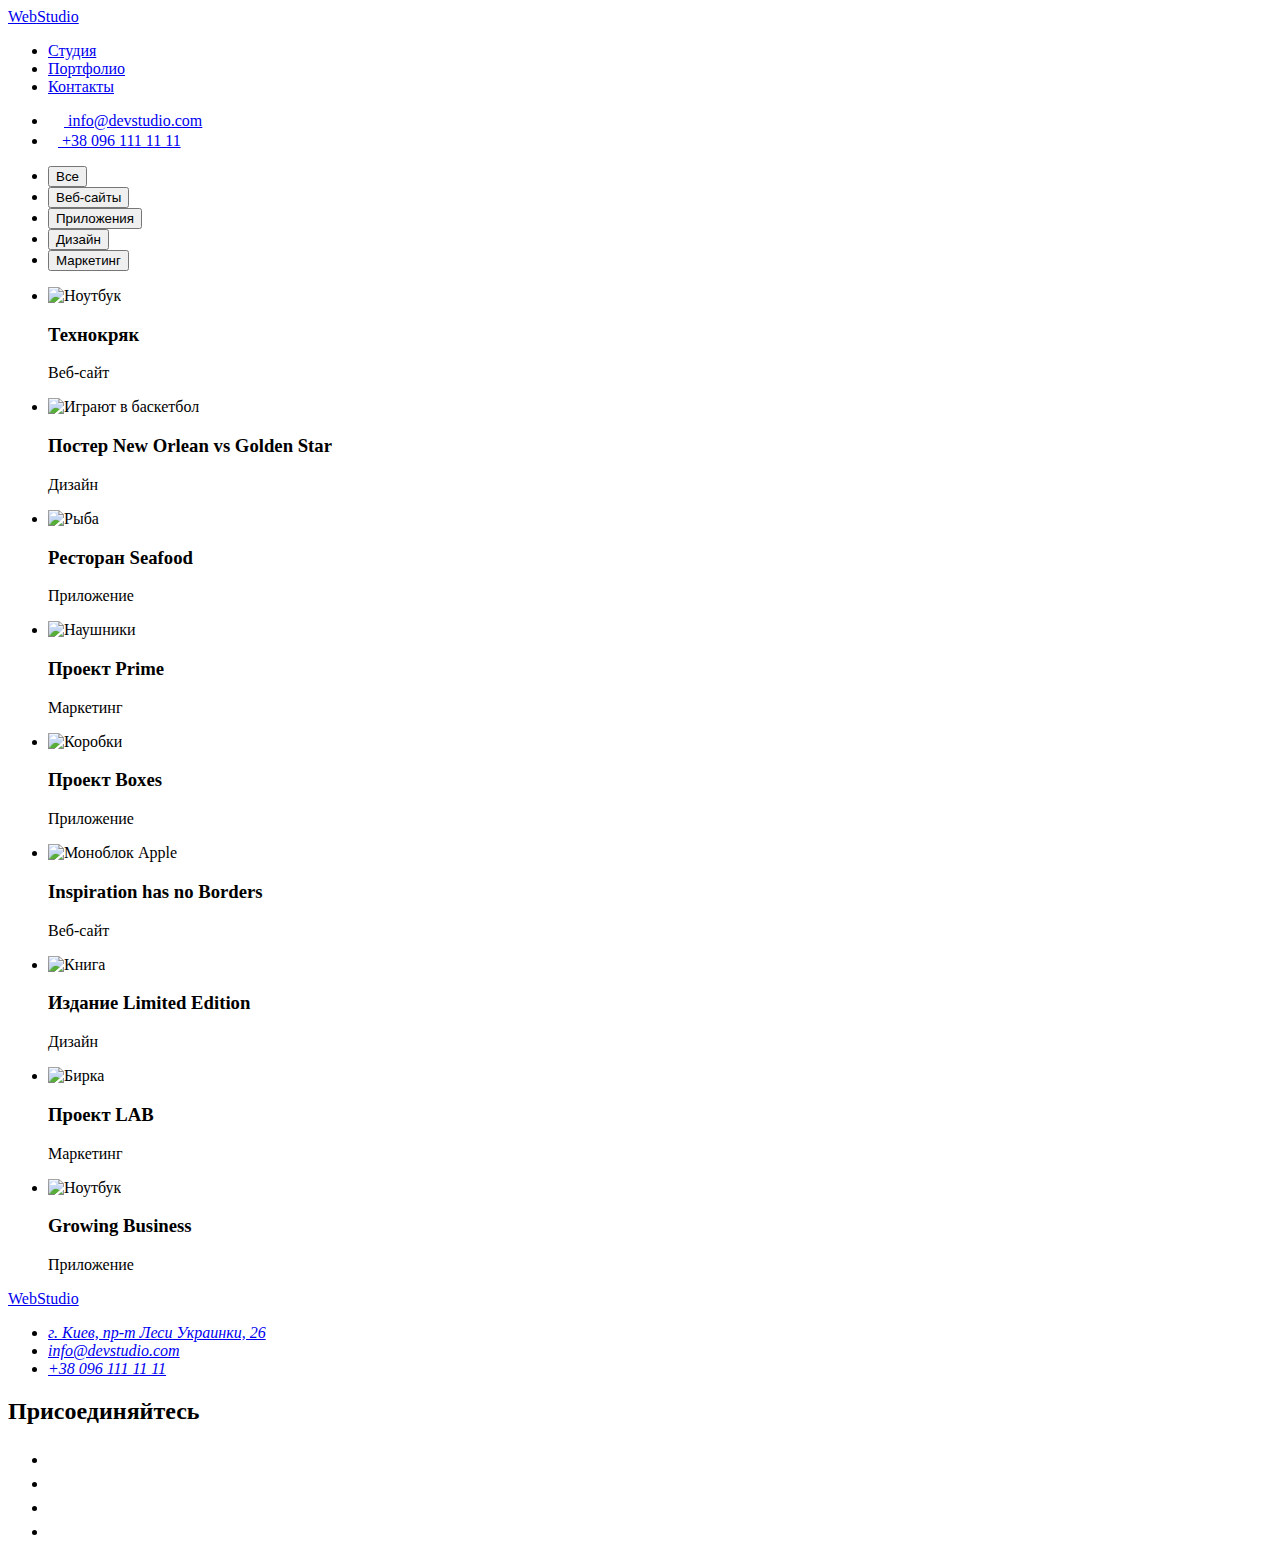
==== portfolio.html @ b5e838b1 "Add files via upload" ====
<!DOCTYPE html>
<html lang="ru">
  <head>
    <meta charset="UTF-8" />
    <meta http-equiv="X-UA-Compatible" content="IE=edge" />
    <meta name="viewport" content="width=device-width, initial-scale=1.0" />
    <title>Document</title>
    <link rel="preconnect" href="https://fonts.googleapis.com" />
    <link rel="preconnect" href="https://fonts.gstatic.com" crossorigin />
    <link
      href="https://fonts.googleapis.com/css2?family=Raleway:wght@700&family=Roboto:wght@400;500;700;900&display=swap"
      rel="stylesheet"
    />
    <link
      rel="stylesheet"
      href="https://cdnjs.cloudflare.com/ajax/libs/modern-normalize/1.1.0/modern-normalize.min.css"
      integrity="sha512-wpPYUAdjBVSE4KJnH1VR1HeZfpl1ub8YT/NKx4PuQ5NmX2tKuGu6U/JRp5y+Y8XG2tV+wKQpNHVUX03MfMFn9Q=="
      crossorigin="anonymous"
      referrerpolicy="no-referrer"
    />
    <link rel="stylesheet" href="./css/styles.css" />
  </head>
  <body>
    <header class="header">
      <div class="container header-container">
        <nav class="header-navigation">
          <a class="header-logo link" href="./index.html"
            >Web<span class="decoratoin-header">Studio</span>
          </a>

          <ul class="list header-menu">
            <li class="header-item">
              <a class="link header-link" href="./index.html">Студия</a>
            </li>
            <li class="header-item">
              <a class="link header-link" href="./portfolio.html">Портфолио</a>
            </li>
            <li class="header-item">
              <a class="link header-link" href="#">Контакты</a>
            </li>
          </ul>
        </nav>
        <div class="header-connect">
          <ul class="list header-tel-mail">
            <li class="header-soc-link">
              <a class="header-mail link" href="mailto:info@devstudio.com">
                <svg class="header-soc-icon" width="16" height="12">
                  <use href="./images/icons.svg#icon-envelope"></use>
                </svg>
                info@devstudio.com</a
              >
            </li>
            <li class="header-soc-link">
              <a class="header-tel link" href="tel:+380961111111"
                ><svg class="header-soc-icon" width="10" height="16">
                  <use href="./images/icons.svg#icon-Vector"></use>
                </svg>
                +38 096 111 11 11</a
              >
            </li>
          </ul>
        </div>
      </div>
    </header>

    <main>
      <section class="main-content">
        <div class="container">
          <h2 hidden>Список кнопок</h2>
          <ul class="list list-btm">
            <li class="main-btm">
              <button class="portfolio-btm" type="button">Все</button>
            </li>
            <li class="main-btm">
              <button class="portfolio-btm" type="button">Веб-сайты</button>
            </li>
            <li class="main-btm">
              <button class="portfolio-btm" type="button">Приложения</button>
            </li>
            <li class="main-btm">
              <button class="portfolio-btm" type="button">Дизайн</button>
            </li>
            <li class="main-btm">
              <button class="portfolio-btm" type="button">Маркетинг</button>
            </li>
          </ul>

          <h2 hidden>Портфолио</h2>
          <ul class="list portfolio-list">
            <li class="list-products">
              <img
                src="./images/techno-boar.jpg"
                alt="Ноутбук"
                width="370"
                height="294"
              />
              <div class="portfolio-title-paragraph">
                <h3 class="portfolio-title">Технокряк</h3>
                <p class="portfolio-text">Веб-сайт</p>
              </div>
            </li>
            <li class="list-products">
              <img
                src="./images/poster_neworleanvsgoldenstar.jpg"
                alt="Играют в баскетбол"
                width="370"
                height="294"
              />
              <div class="portfolio-title-paragraph">
                <h3 class="portfolio-title">
                  Постер New Orlean vs Golden Star
                </h3>
                <p class="portfolio-text">Дизайн</p>
              </div>
            </li>
            <li class="list-products">
              <img
                src="./images/seafood.jpg"
                alt="Рыба"
                width="370"
                height="294"
              />
              <div class="portfolio-title-paragraph">
                <h3 class="portfolio-title">Ресторан Seafood</h3>
                <p class="portfolio-text">Приложение</p>
              </div>
            </li>
            <li class="list-products">
              <img
                src="./images/project_prime.jpg"
                alt="Наушники"
                width="370"
                height="294"
              />
              <div class="portfolio-title-paragraph">
                <h3 class="portfolio-title">Проект Prime</h3>
                <p class="portfolio-text">Маркетинг</p>
              </div>
            </li>
            <li class="list-products">
              <img
                src="./images/project_boxes.jpg"
                alt="Коробки"
                width="370"
                height="294"
              />
              <div class="portfolio-title-paragraph">
                <h3 class="portfolio-title">Проект Boxes</h3>
                <p class="portfolio-text">Приложение</p>
              </div>
            </li>
            <li class="list-products">
              <img
                src="./images/borders.jpg"
                alt="Моноблок Apple"
                width="370"
                height="294"
              />
              <div class="portfolio-title-paragraph">
                <h3 class="portfolio-title">Inspiration has no Borders</h3>
                <p class="portfolio-text">Веб-сайт</p>
              </div>
            </li>
            <li class="list-products">
              <img
                src="./images/limitededition.jpg"
                alt="Книга"
                width="370"
                height="294"
              />
              <div class="portfolio-title-paragraph">
                <h3 class="portfolio-title">Издание Limited Edition</h3>
                <p class="portfolio-text">Дизайн</p>
              </div>
            </li>
            <li class="list-products">
              <img
                src="./images/project_lab.jpg"
                alt="Бирка"
                width="370"
                height="294"
              />
              <div class="portfolio-title-paragraph">
                <h3 class="portfolio-title">Проект LAB</h3>
                <p class="portfolio-text">Маркетинг</p>
              </div>
            </li>
            <li class="list-products">
              <img
                src="./images/business.jpg"
                alt="Ноутбук"
                width="370"
                height="294"
              />
              <div class="portfolio-title-paragraph">
                <h3 class="portfolio-title">Growing Business</h3>
                <p class="portfolio-text">Приложение</p>
              </div>
            </li>
          </ul>
        </div>
      </section>
    </main>
    <footer class="footer">
      <div class="container-join container">
        <div>
          <div class="footer-logo-div">
            <a class="footer-logo link" href="./index.html"
              >Web<span class="decoratoin-footer">Studio</span>
            </a>
          </div>
          <address>
            <ul class="list footer-link-list">
              <li class="footer-link">
                <a
                  class="link footer-adress"
                  href="https://goo.gl/maps/Rno5h5Bbrpb7dX558"
                  target="_blank"
                  rel="noopener noreferrer"
                >
                  г. Киев, пр-т Леси Украинки, 26</a
                >
              </li>
              <li class="footer-link">
                <a class="link footer-mail" href="mailto:info@devstudio.com"
                  >info@devstudio.com</a
                >
              </li>
              <li class="footer-link">
                <a class="link footer-tel" href="tel:+380961111111"
                  >+38 096 111 11 11</a
                >
              </li>
            </ul>
          </address>
        </div>
        <div class="join">
          <h2 class="join-title">Присоединяйтесь</h2>
          <ul class="join-soc-list list">
            <li class="join-soc-item">
              <a href="" class="join-soc-link link">
                <svg class="join-soc-icon" width="20" height="20">
                  <use href="./images/icons.svg#icon-instagram"></use>
                </svg>
              </a>
            </li>
            <li class="join-soc-item">
              <a href="" class="join-soc-link link"
                ><svg class="join-soc-icon" width="20" height="20">
                  <use href="./images/icons.svg#icon-twitter"></use></svg
              ></a>
            </li>
            <li class="join-soc-item">
              <a href="" class="join-soc-link link"
                ><svg class="join-soc-icon" width="20" height="20">
                  <use href="./images/icons.svg#icon-facebook"></use></svg
              ></a>
            </li>
            <li class="join-soc-item">
              <a href="" class="join-soc-link link"
                ><svg class="join-soc-icon" width="20" height="20">
                  <use href="./images/icons.svg#icon-linkedin"></use></svg
              ></a>
            </li>
          </ul>
        </div>
      </div>
    </footer>
  </body>
</html>
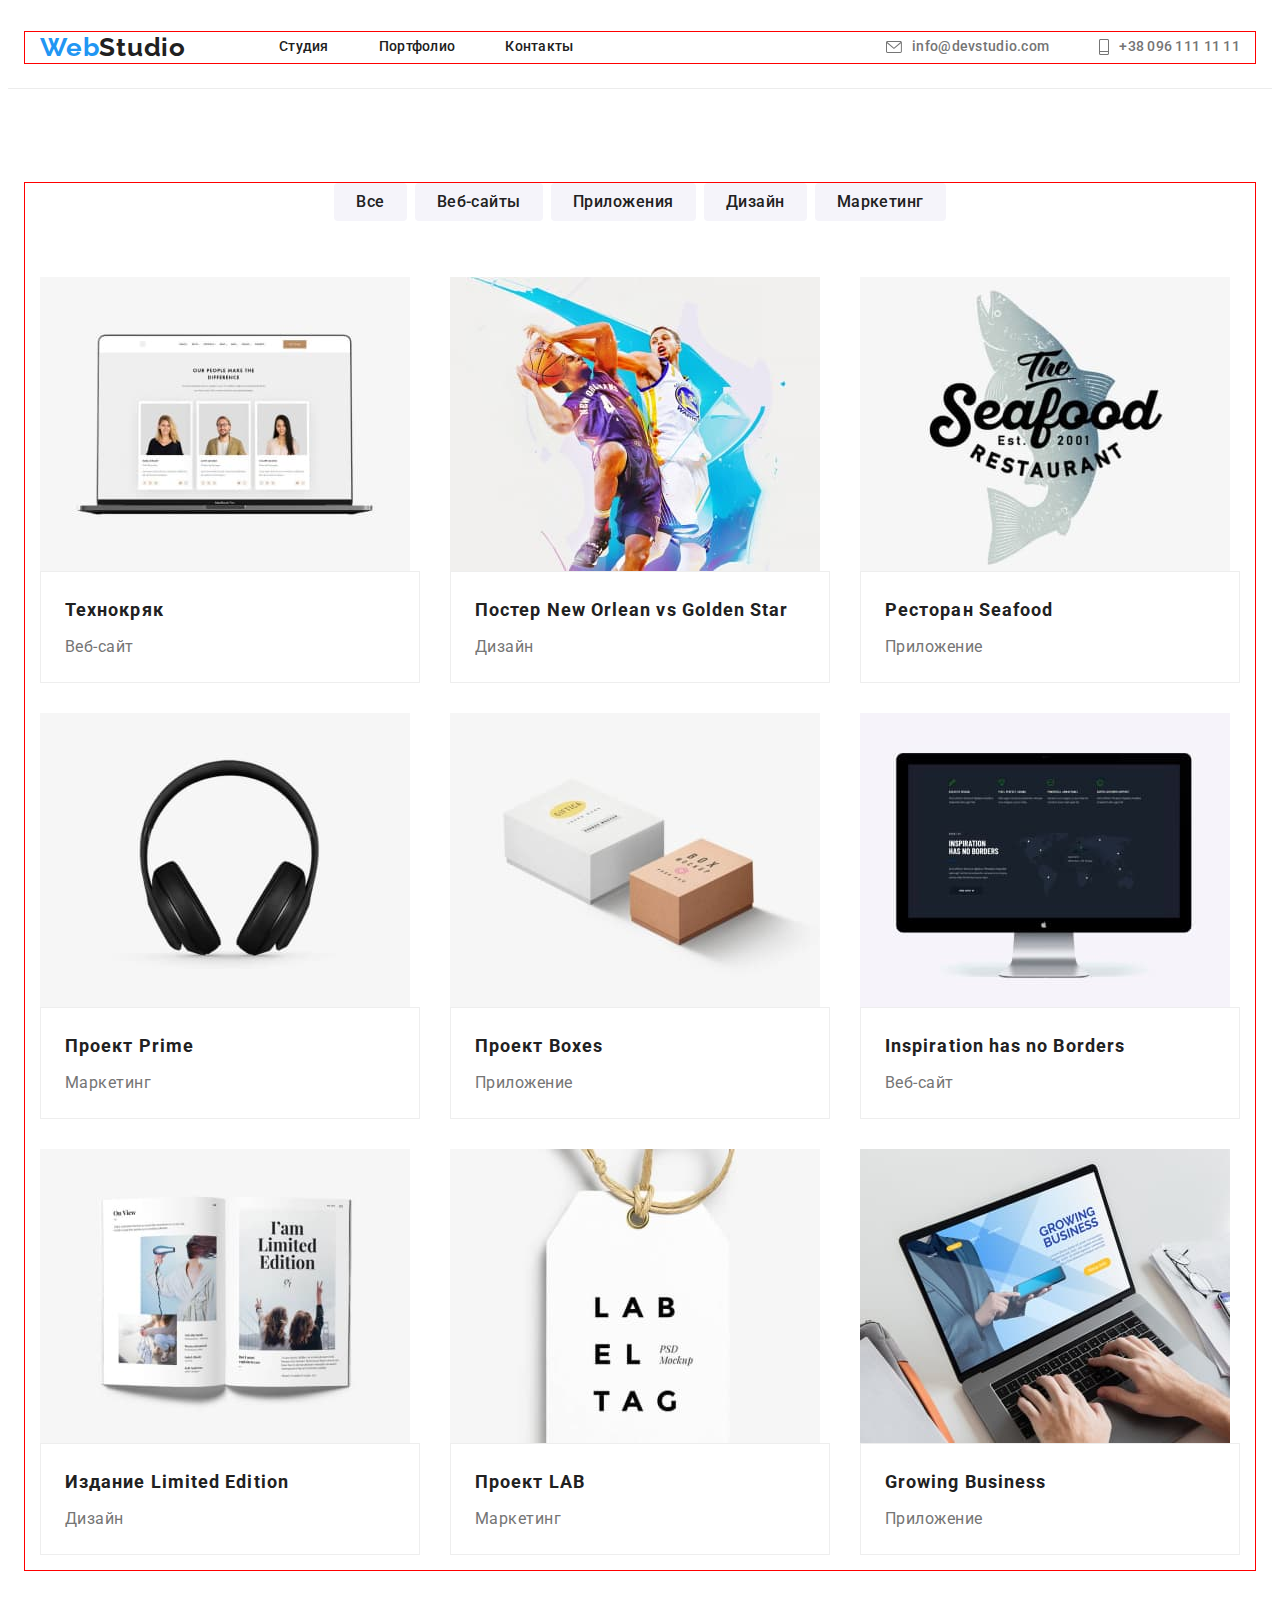
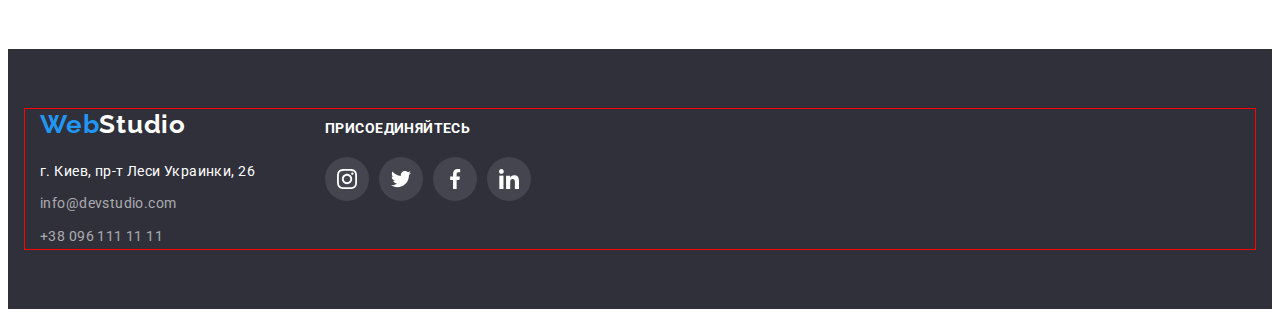
==== commit fb6f2878: "1" ====
--- a/portfolio.html
+++ b/portfolio.html
@@ -88,12 +88,19 @@
           <h2 hidden>Портфолио</h2>
           <ul class="list portfolio-list">
             <li class="list-products">
-              <img
-                src="./images/techno-boar.jpg"
-                alt="Ноутбук"
-                width="370"
-                height="294"
-              />
+              <div class="portfolio-top-wrap">
+                <img
+                  src="./images/techno-boar.jpg"
+                  alt="Ноутбук"
+                  width="370"
+                  height="294"
+                />
+                <p class="portfolio-top-text">
+                  Ресурс предлагает комплексные предложения с разным уровнем
+                  функционала и сервисов. Все это позволит посетителю получить
+                  исчерпывающие сведения о компании или частном лице.
+                </p>
+              </div>
               <div class="portfolio-title-paragraph">
                 <h3 class="portfolio-title">Технокряк</h3>
                 <p class="portfolio-text">Веб-сайт</p>
--- a/css/styles.css
+++ b/css/styles.css
@@ -0,0 +1,625 @@
+:root {
+  --header-color: #212121;
+  --text-color: #757575;
+}
+
+body {
+  font-family: "Roboto", sans-serif;
+}
+
+p,
+h1,
+h2,
+h3,
+h4,
+h5,
+h6 {
+  margin: 0;
+}
+
+ul {
+  margin: 0;
+  padding: 0;
+}
+
+img {
+  display: block;
+  max-width: 100%;
+}
+
+button {
+  cursor: pointer;
+}
+
+a {
+  color: currentColor;
+}
+
+address {
+  font-style: normal;
+}
+
+.list {
+  list-style: none;
+}
+
+.link {
+  text-decoration: none;
+}
+
+.container {
+  width: 1200px;
+  padding-left: 15px;
+  padding-right: 15px;
+  margin: 0 auto;
+  outline: 1px solid red;
+}
+
+.header-link:hover,
+.header-link:focus {
+  color: #2196f3;
+}
+
+/* Logo */
+
+.header-logo {
+  font-family: Raleway;
+  font-weight: 700;
+  font-size: 26px;
+  line-height: 1.19;
+  letter-spacing: 0.03em;
+  color: #2196f3;
+  margin-right: 93px;
+}
+
+.decoratoin-header {
+  color: #212121;
+}
+
+/* Header */
+
+.header-menu {
+  display: flex;
+}
+
+.header-navigation {
+  display: flex;
+  align-items: center;
+}
+
+.header {
+  padding-top: 24px;
+  padding-bottom: 25px;
+  border-bottom: 1px solid #ececec;
+}
+
+.header-container {
+  display: flex;
+  align-items: center;
+}
+
+.header-tel-mail {
+  display: flex;
+}
+
+.header-connect {
+  margin-left: auto;
+}
+
+.header-item:not(:last-child) {
+  margin-right: 50px;
+}
+
+.header-item {
+  font-weight: 500;
+  font-size: 14px;
+  line-height: 1.14;
+  letter-spacing: 0.02em;
+  color: #212121;
+}
+
+.header-link {
+  font-weight: 500;
+  font-size: 14px;
+  line-height: 1.14;
+  letter-spacing: 0.02em;
+  color: #212121;
+  height: 16px;
+}
+
+.header-mail:hover,
+.header-tel:hover,
+.header-mail:focus,
+.header-tel:focus {
+  color: #2196f3;
+}
+.header-mail:hover .header-soc-icon,
+.header-tel:hover .header-soc-icon {
+  fill: #2196f3;
+}
+.header-mail:focus .header-soc-icon,
+.header-tel:focus .header-soc-icon {
+  fill: #2196f3;
+}
+
+.header-mail,
+.header-tel {
+  font-weight: 500;
+  font-size: 14px;
+  line-height: 1.14;
+  letter-spacing: 0.02em;
+  color: #757575;
+
+  display: flex;
+  align-items: center;
+}
+
+.header-soc-icon {
+  margin-right: 10px;
+  fill: #757575;
+}
+
+.header-tel {
+  margin-left: 50px;
+}
+
+/* HERO */
+
+.hero {
+  padding-top: 200px;
+  padding-bottom: 200px;
+  background-color: #2f303a;
+  background-image: linear-gradient(
+      rgba(47, 48, 58, 0.4),
+      rgba(47, 48, 58, 0.4)
+    ),
+    url(../images/hero-bg.jpg);
+  background-repeat: no-repeat;
+  background-position: center;
+  background-size: cover;
+  min-width: 1600px;
+  margin: 0 auto;
+}
+
+.hero-main {
+  font-weight: 900;
+  font-size: 44px;
+  line-height: 1.36;
+  text-align: center;
+  letter-spacing: 0.06em;
+  text-transform: uppercase;
+  color: #ffffff;
+  max-width: 696px;
+  margin: 0 auto;
+}
+
+.header-btm {
+  font-family: "Roboto";
+  font-weight: 700;
+  font-size: 16px;
+  line-height: 1.87;
+  letter-spacing: 0.06em;
+  color: #ffffff;
+  background: #2196f3;
+  box-shadow: 0px 4px 4px rgba(0, 0, 0, 0.15);
+  border-radius: 4px;
+  display: block;
+  margin: 0 auto;
+  margin-top: 30px;
+  min-width: 200px;
+  height: 50px;
+  border: none;
+}
+
+/* Main */
+
+.master-list {
+  display: flex;
+}
+
+.advantages {
+  padding-top: 94px;
+}
+
+.advantages-icon {
+  width: 270px;
+  height: 120px;
+  outline: 1px solid red;
+  display: flex;
+  align-items: center;
+  justify-content: center;
+  margin-bottom: 30px;
+  background-color: #f5f4fa;
+  border-radius: 4px;
+}
+
+.main-list {
+  min-width: 270px;
+}
+
+.main-text {
+  font-size: 14px;
+  line-height: 1.71;
+  letter-spacing: 0.03em;
+  color: var(--text-color);
+}
+
+.main-list:not(:last-child) {
+  margin-right: 30px;
+}
+
+.heading-text {
+  font-weight: 700;
+  font-size: 14px;
+  line-height: 1.14;
+  letter-spacing: 0.03em;
+  text-transform: uppercase;
+  color: var(--header-color);
+  margin-bottom: 10px;
+}
+
+.about {
+  padding-bottom: 94px;
+  padding-top: 94px;
+}
+
+.about-title {
+  font-weight: 700;
+  font-size: 36px;
+  line-height: 1.16;
+  text-align: center;
+  letter-spacing: 0.03em;
+  color: var(--header-color);
+  margin-bottom: 50px;
+}
+
+.team {
+  padding-bottom: 94px;
+  padding-top: 94px;
+  background-color: #f5f4fa;
+}
+
+.about-img {
+  display: flex;
+  align-items: center;
+}
+
+.about-img-list:not(:last-child) {
+  margin-right: 30px;
+}
+
+.team-title-heading {
+  font-weight: 700;
+  font-size: 36px;
+  line-height: 1.16;
+  text-align: center;
+  letter-spacing: 0.03em;
+  color: var(--header-color);
+  margin-bottom: 50px;
+}
+
+.team-title {
+  font-weight: 500;
+  font-size: 16px;
+  line-height: 1.18;
+  text-align: center;
+  letter-spacing: 0.03em;
+  color: var(--header-color);
+}
+
+.team-text {
+  font-size: 16px;
+  line-height: 1.18;
+  text-align: center;
+  letter-spacing: 0.03em;
+  color: var(--text-color);
+  margin-top: 10px;
+  margin-bottom: 16px;
+}
+
+.team-list {
+  display: flex;
+}
+
+.team-foto:not(:last-child) {
+  margin-right: 30px;
+}
+
+.team-foto {
+  box-shadow: 0px 1px 3px rgba(0, 0, 0, 0.12), 0px 1px 1px rgba(0, 0, 0, 0.14),
+    0px 2px 1px rgba(0, 0, 0, 0.2);
+  background-color: #ffffff;
+}
+
+.team-title-paragraph {
+  padding-top: 30px;
+  padding-bottom: 30px;
+}
+
+.team-soc-list {
+  display: flex;
+  justify-content: center;
+}
+
+.team-soc-item {
+  width: 44px;
+  height: 44px;
+  margin-right: 10px;
+}
+
+.team-soc-item:last-child {
+  margin-right: 0;
+}
+
+.team-soc-link {
+  width: 100%;
+  height: 100%;
+  border-radius: 50%;
+  background: #ffffff;
+  display: flex;
+  align-items: center;
+  justify-content: center;
+}
+
+.team-soc-link:hover,
+.team-soc-link:focus {
+  background-color: #2196f3;
+}
+
+.team-soc-link:hover .masters-soc-icon,
+.team-soc-link:focus .masters-soc-icon {
+  fill: #ffffff;
+}
+
+.masters-soc-icon {
+  fill: #afb1b8;
+}
+.clients-title {
+  font-weight: 700;
+  font-size: 36px;
+  line-height: 1.17;
+  text-align: center;
+  letter-spacing: 0.03em;
+  padding-top: 94px;
+  color: var(--header-color);
+}
+.clients-item {
+  display: flex;
+  justify-content: center;
+}
+.clients-item:not(:last-child) {
+  margin-right: 30px;
+}
+.clients-list {
+  display: flex;
+  padding-bottom: 94px;
+  margin-top: 50px;
+}
+.clients-link {
+  display: flex;
+  align-items: center;
+  justify-content: center;
+  width: 170px;
+  height: 92px;
+  border: 1px solid #afb1b8;
+  border-radius: 4px;
+}
+.clients-soc-icon {
+  fill: #afb1b8;
+}
+.clients-link:hover,
+.clients-link:focus {
+  border: 1px solid #2196f3;
+}
+
+.clients-link:hover .clients-soc-icon,
+.clients-link:focus .clients-soc-icon {
+  fill: #2196f3;
+}
+
+/* Footer */
+
+.footer-logo {
+  font-family: Raleway;
+  font-weight: 700;
+  font-size: 26px;
+  line-height: 1.19;
+  letter-spacing: 0.03em;
+  color: #2196f3;
+}
+
+.footer-logo-div {
+  margin-bottom: 20px;
+}
+
+.decoratoin-footer {
+  color: #ffffff;
+}
+
+.footer {
+  background: #2f303a;
+  padding-top: 60px;
+  padding-bottom: 60px;
+}
+
+.footer-adress {
+  font-size: 14px;
+  line-height: 1.71;
+  letter-spacing: 0.03em;
+  color: #ffffff;
+}
+
+.footer-mail {
+  font-size: 14px;
+  line-height: 1.71;
+  letter-spacing: 0.03em;
+  color: rgba(255, 255, 255, 0.6);
+}
+
+.footer-tel {
+  font-size: 14px;
+  line-height: 1.71;
+  letter-spacing: 0.03em;
+  color: rgba(255, 255, 255, 0.6);
+}
+
+.footer-link:not(:last-child) {
+  margin-bottom: 9px;
+}
+.footer-link-list {
+}
+.join-title {
+  font-weight: 700;
+  font-size: 14px;
+  line-height: 1.14;
+  letter-spacing: 0.03em;
+  text-transform: uppercase;
+  color: #ffffff;
+  margin-left: 70px;
+}
+.container-join {
+  display: flex;
+  align-items: baseline;
+}
+.join-soc-list {
+  display: flex;
+  margin-top: 20px;
+  margin-left: 70px;
+  /* justify-content: center; */
+}
+
+.join-soc-item {
+  width: 44px;
+  height: 44px;
+  margin-right: 10px;
+}
+
+.join-soc-item:last-child {
+  margin-right: 0;
+}
+
+.join-soc-link {
+  width: 100%;
+  height: 100%;
+  border-radius: 50%;
+  background: rgba(255, 255, 255, 0.1);
+  display: flex;
+  align-items: center;
+  justify-content: center;
+}
+
+.join-soc-link:hover,
+.join-soc-link:focus {
+  background-color: #2196f3;
+}
+
+.join-soc-link:hover .join-soc-icon,
+.join-soc-link:focus .join-soc-icon {
+  fill: #ffffff;
+}
+
+.join-soc-icon {
+  fill: #ffffff;
+}
+
+/* PORTFOLIO */
+
+.portfolio-btm {
+  font-family: "Roboto";
+  font-weight: 500;
+  font-size: 16px;
+  line-height: 1.62;
+  text-align: center;
+  letter-spacing: 0.03em;
+  color: #212121;
+  background: #f5f4fa;
+  border-radius: 4px;
+  padding: 6px 22px 6px 22px;
+  border: none;
+  display: block;
+}
+
+.main-btm:not(:last-child) {
+  margin-right: 8px;
+}
+
+.main-content {
+  padding-bottom: 94px;
+  padding-top: 94px;
+}
+
+.list-btm {
+  display: flex;
+  justify-content: center;
+  margin-bottom: 56px;
+}
+
+.portfolio-title-paragraph {
+  padding-top: 20px;
+  padding-bottom: 20px;
+  padding-left: 24px;
+  padding-right: 24px;
+  background: #ffffff;
+  border: 1px solid #eeeeee;
+}
+
+.portfolio-title {
+  font-weight: 700;
+  font-size: 18px;
+  line-height: 2;
+  letter-spacing: 0.06em;
+  color: var(--header-color);
+  margin-bottom: 4px;
+}
+
+.portfolio-text {
+  font-size: 16px;
+  line-height: 1.87;
+  letter-spacing: 0.03em;
+  color: var(--text-color);
+}
+
+.portfolio-btm:hover,
+.portfolio-btm:focus {
+  color: #ffffff;
+  background-color: #2196f3;
+  box-shadow: 0px 3px 1px rgba(0, 0, 0, 0.1), 0px 1px 2px rgba(0, 0, 0, 0.08),
+    0px 2px 2px rgba(0, 0, 0, 0.12);
+  border-radius: 4px;
+}
+
+.portfolio-list {
+  display: flex;
+  flex-wrap: wrap;
+  margin: -15px;
+}
+.portfolio-top-text {
+  position: absolute;
+  top: 0;
+  font-size: 18px;
+  line-height: 1.6;
+  letter-spacing: 0.03em;
+  background-color: rgba(33, 150, 243, 0.9);
+  padding: 63px 24px;
+  color: #ffffff;
+  height: 100%;
+  transform: translateY(100%);
+  transition: transform 250ms linear;
+  overflow: auto;
+}
+.portfolio-top-wrap {
+  position: relative;
+  overflow: hidden;
+}
+.list-products {
+  width: calc(100% / 3 - 30px);
+  margin: 15px;
+}
+.list-products:hover,
+.list-products:focus {
+  box-shadow: 0px 1px 1px rgba(0, 0, 0, 0.12), 0px 4px 4px rgba(0, 0, 0, 0.06),
+    1px 4px 6px rgba(0, 0, 0, 0.16);
+}
+.list-products:hover .portfolio-top-text {
+  transform: translateY(0);
+}
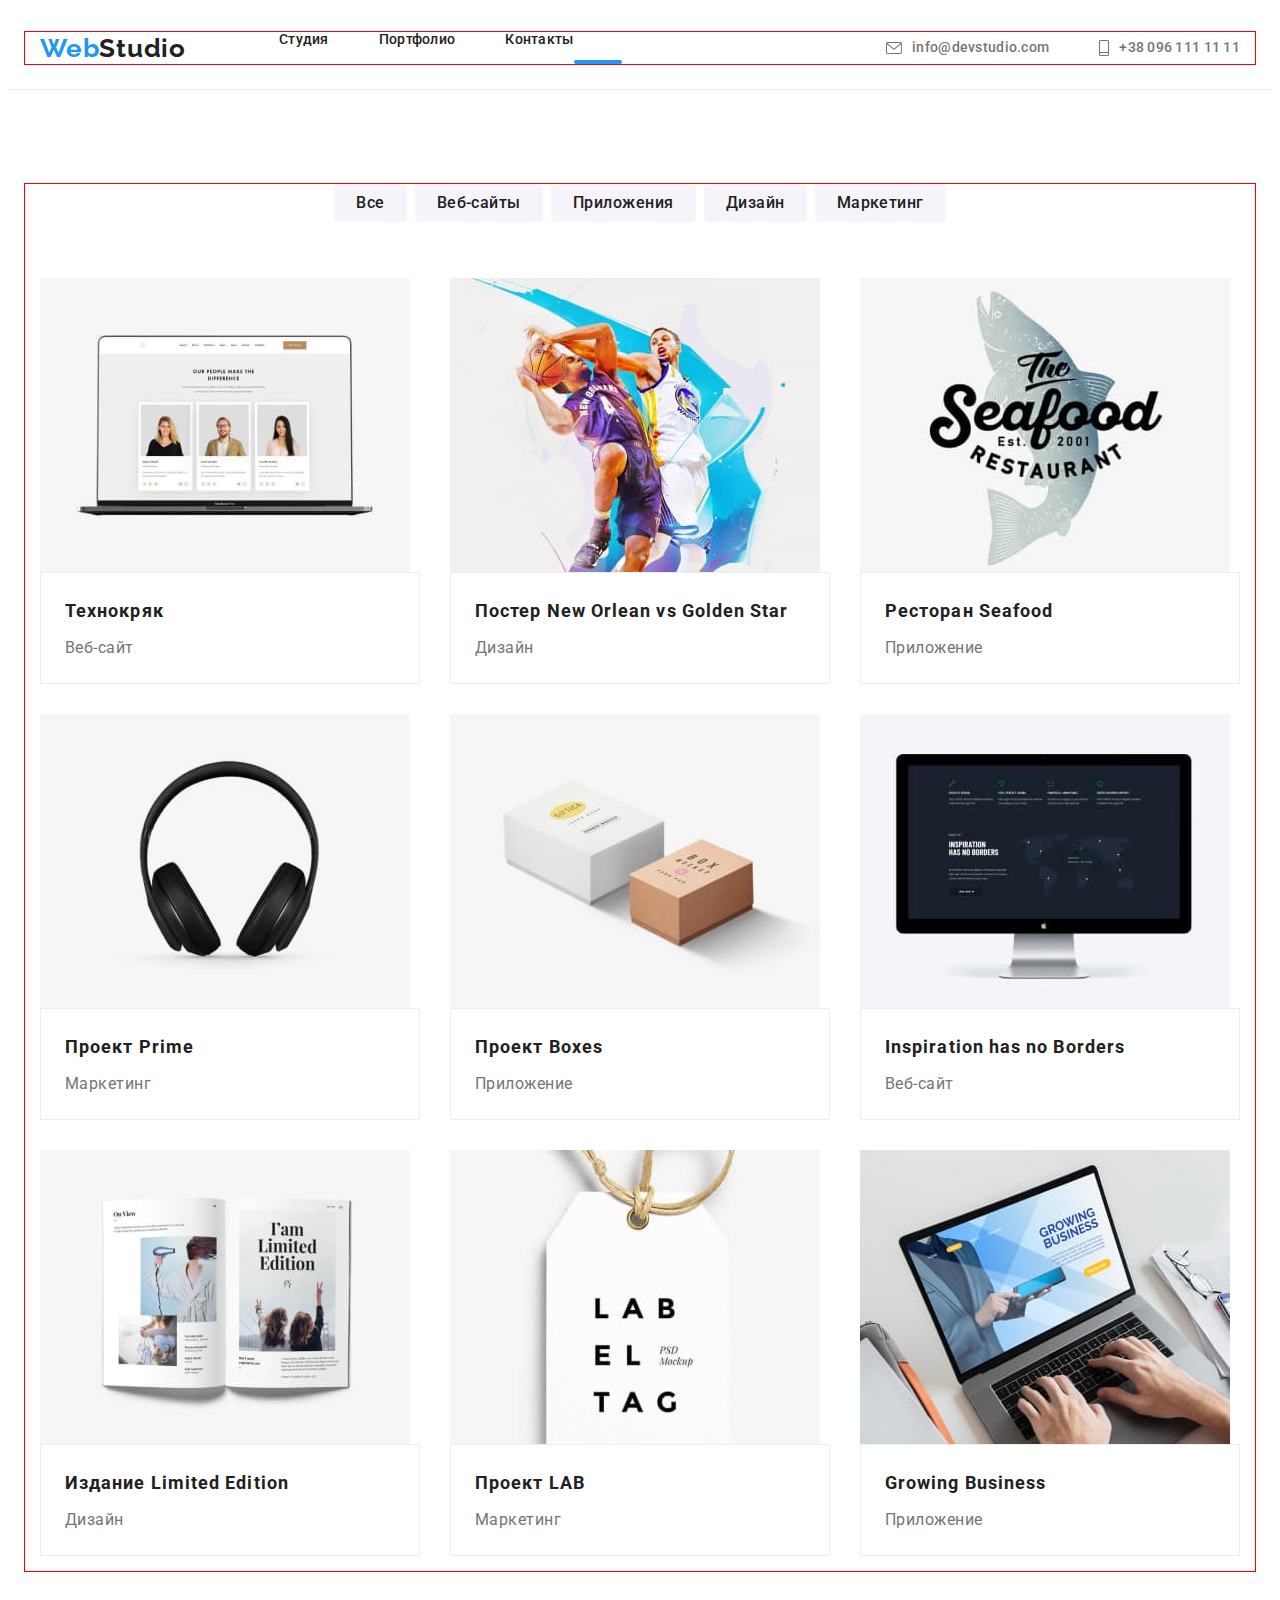
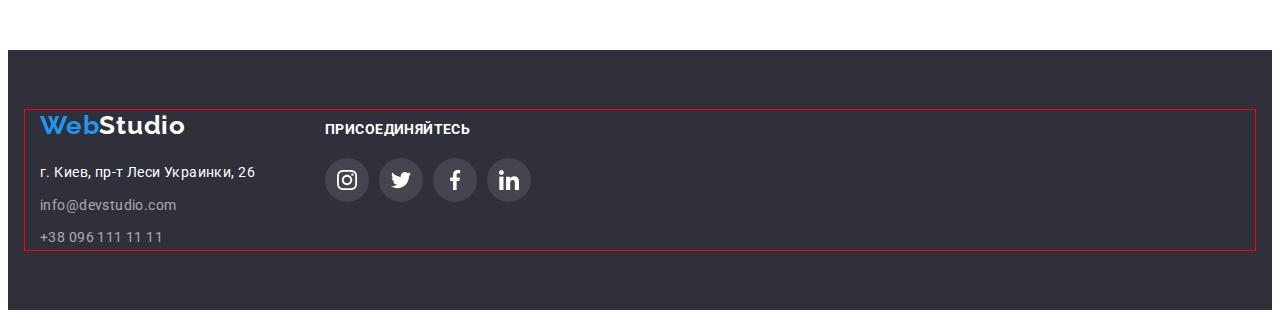
==== commit 69f33449: "!" ====
--- a/portfolio.html
+++ b/portfolio.html
@@ -107,12 +107,19 @@
               </div>
             </li>
             <li class="list-products">
-              <img
-                src="./images/poster_neworleanvsgoldenstar.jpg"
-                alt="Играют в баскетбол"
-                width="370"
-                height="294"
-              />
+              <div class="portfolio-top-wrap">
+                <img
+                  src="./images/poster_neworleanvsgoldenstar.jpg"
+                  alt="Играют в баскетбол"
+                  width="370"
+                  height="294"
+                />
+                <p class="portfolio-top-text">
+                  Ресурс предлагает комплексные предложения с разным уровнем
+                  функционала и сервисов. Все это позволит посетителю получить
+                  исчерпывающие сведения о компании или частном лице.
+                </p>
+              </div>
               <div class="portfolio-title-paragraph">
                 <h3 class="portfolio-title">
                   Постер New Orlean vs Golden Star
@@ -121,84 +128,133 @@
               </div>
             </li>
             <li class="list-products">
-              <img
-                src="./images/seafood.jpg"
-                alt="Рыба"
-                width="370"
-                height="294"
-              />
+              <div class="portfolio-top-wrap">
+                <img
+                  src="./images/seafood.jpg"
+                  alt="Рыба"
+                  width="370"
+                  height="294"
+                />
+                <p class="portfolio-top-text">
+                  Ресурс предлагает комплексные предложения с разным уровнем
+                  функционала и сервисов. Все это позволит посетителю получить
+                  исчерпывающие сведения о компании или частном лице.
+                </p>
+              </div>
               <div class="portfolio-title-paragraph">
                 <h3 class="portfolio-title">Ресторан Seafood</h3>
                 <p class="portfolio-text">Приложение</p>
               </div>
             </li>
             <li class="list-products">
-              <img
-                src="./images/project_prime.jpg"
-                alt="Наушники"
-                width="370"
-                height="294"
-              />
+              <div class="portfolio-top-wrap">
+                <img
+                  src="./images/project_prime.jpg"
+                  alt="Наушники"
+                  width="370"
+                  height="294"
+                />
+                <p class="portfolio-top-text">
+                  Ресурс предлагает комплексные предложения с разным уровнем
+                  функционала и сервисов. Все это позволит посетителю получить
+                  исчерпывающие сведения о компании или частном лице.
+                </p>
+              </div>
               <div class="portfolio-title-paragraph">
                 <h3 class="portfolio-title">Проект Prime</h3>
                 <p class="portfolio-text">Маркетинг</p>
               </div>
             </li>
             <li class="list-products">
-              <img
-                src="./images/project_boxes.jpg"
-                alt="Коробки"
-                width="370"
-                height="294"
-              />
+              <div class="portfolio-top-wrap">
+                <img
+                  src="./images/project_boxes.jpg"
+                  alt="Коробки"
+                  width="370"
+                  height="294"
+                />
+                <p class="portfolio-top-text">
+                  Ресурс предлагает комплексные предложения с разным уровнем
+                  функционала и сервисов. Все это позволит посетителю получить
+                  исчерпывающие сведения о компании или частном лице.
+                </p>
+              </div>
               <div class="portfolio-title-paragraph">
                 <h3 class="portfolio-title">Проект Boxes</h3>
                 <p class="portfolio-text">Приложение</p>
               </div>
             </li>
             <li class="list-products">
-              <img
-                src="./images/borders.jpg"
-                alt="Моноблок Apple"
-                width="370"
-                height="294"
-              />
+              <div class="portfolio-top-wrap">
+                <img
+                  src="./images/borders.jpg"
+                  alt="Моноблок Apple"
+                  width="370"
+                  height="294"
+                />
+                <p class="portfolio-top-text">
+                  Ресурс предлагает комплексные предложения с разным уровнем
+                  функционала и сервисов. Все это позволит посетителю получить
+                  исчерпывающие сведения о компании или частном лице.
+                </p>
+              </div>
               <div class="portfolio-title-paragraph">
                 <h3 class="portfolio-title">Inspiration has no Borders</h3>
                 <p class="portfolio-text">Веб-сайт</p>
               </div>
             </li>
             <li class="list-products">
-              <img
-                src="./images/limitededition.jpg"
-                alt="Книга"
-                width="370"
-                height="294"
-              />
+              <div class="portfolio-top-wrap">
+                <img
+                  src="./images/limitededition.jpg"
+                  alt="Книга"
+                  width="370"
+                  height="294"
+                />
+                <p class="portfolio-top-text">
+                  Ресурс предлагает комплексные предложения с разным уровнем
+                  функционала и сервисов. Все это позволит посетителю получить
+                  исчерпывающие сведения о компании или частном лице.
+                </p>
+              </div>
               <div class="portfolio-title-paragraph">
                 <h3 class="portfolio-title">Издание Limited Edition</h3>
                 <p class="portfolio-text">Дизайн</p>
               </div>
             </li>
             <li class="list-products">
-              <img
-                src="./images/project_lab.jpg"
-                alt="Бирка"
-                width="370"
-                height="294"
-              />
+              <div class="portfolio-top-wrap">
+                <img
+                  src="./images/project_lab.jpg"
+                  alt="Бирка"
+                  width="370"
+                  height="294"
+                />
+                <p class="portfolio-top-text">
+                  Ресурс предлагает комплексные предложения с разным уровнем
+                  функционала и сервисов. Все это позволит посетителю получить
+                  исчерпывающие сведения о компании или частном лице.
+                </p>
+              </div>
               <div class="portfolio-title-paragraph">
                 <h3 class="portfolio-title">Проект LAB</h3>
                 <p class="portfolio-text">Маркетинг</p>
               </div>
             </li>
             <li class="list-products">
-              <img
-                src="./images/business.jpg"
-                alt="Ноутбук"
-                width="370"
-                height="294"
-              />
+              <div class="portfolio-top-wrap">
+                <img
+                  src="./images/business.jpg"
+                  alt="Ноутбук"
+                  width="370"
+                  height="294"
+                />
+                <p class="portfolio-top-text">
+                  Ресурс предлагает комплексные предложения с разным уровнем
+                  функционала и сервисов. Все это позволит посетителю получить
+                  исчерпывающие сведения о компании или частном лице.
+                </p>
+              </div>
               <div class="portfolio-title-paragraph">
                 <h3 class="portfolio-title">Growing Business</h3>
                 <p class="portfolio-text">Приложение</p>
--- a/css/styles.css
+++ b/css/styles.css
@@ -53,6 +53,7 @@
   padding-right: 15px;
   margin: 0 auto;
   outline: 1px solid red;
+  position: relative;
 }
 
 .header-link:hover,
@@ -117,7 +118,14 @@
   letter-spacing: 0.02em;
   color: #212121;
 }
-
+.header-menu::after {
+  content: "";
+  height: 4px;
+  width: 48px;
+  background: #2196f3;
+  border-radius: 2px;
+  margin-top: 28px;
+}
 .header-link {
   font-weight: 500;
   font-size: 14px;
@@ -125,6 +133,8 @@
   letter-spacing: 0.02em;
   color: #212121;
   height: 16px;
+  transition: transform 250ms linear;
+  animation-timing-function: cubic-bezier(0.4, 0, 0.2, 1);
 }
 
 .header-mail:hover,
@@ -149,9 +159,10 @@
   line-height: 1.14;
   letter-spacing: 0.02em;
   color: #757575;
-
-  display: flex;
-  align-items: center;
+  display: flex;
+  align-items: center;
+  transition: transform 250ms linear;
+  animation-timing-function: cubic-bezier(0.4, 0, 0.2, 1);
 }
 
 .header-soc-icon {
@@ -272,7 +283,21 @@
   color: var(--header-color);
   margin-bottom: 50px;
 }
-
+.about-top-text {
+  font-weight: 700;
+  font-size: 14px;
+  line-height: 1.14;
+  text-align: center;
+  letter-spacing: 0.03em;
+  text-transform: uppercase;
+  color: #ffffff;
+  background: rgba(47, 48, 58, 0.8);
+  width: 370px;
+  height: 70px;
+  padding: 27px 82px 27px 83px;
+  bottom: 0;
+  position: absolute;
+}
 .team {
   padding-bottom: 94px;
   padding-top: 94px;
@@ -359,6 +384,8 @@
   display: flex;
   align-items: center;
   justify-content: center;
+  transition: transform 250ms linear;
+  animation-timing-function: cubic-bezier(0.4, 0, 0.2, 1);
 }
 
 .team-soc-link:hover,
@@ -506,6 +533,8 @@
   display: flex;
   align-items: center;
   justify-content: center;
+  transition: transform 250ms linear;
+  animation-timing-function: cubic-bezier(0.4, 0, 0.2, 1);
 }
 
 .join-soc-link:hover,
@@ -537,6 +566,8 @@
   padding: 6px 22px 6px 22px;
   border: none;
   display: block;
+  transition: transform 250ms linear;
+  animation-timing-function: cubic-bezier(0.4, 0, 0.2, 1);
 }
 
 .main-btm:not(:last-child) {
@@ -605,6 +636,7 @@
   height: 100%;
   transform: translateY(100%);
   transition: transform 250ms linear;
+  animation-timing-function: cubic-bezier(0.4, 0, 0.2, 1);
   overflow: auto;
 }
 .portfolio-top-wrap {
@@ -614,6 +646,8 @@
 .list-products {
   width: calc(100% / 3 - 30px);
   margin: 15px;
+  transition: transform 250ms linear;
+  animation-timing-function: cubic-bezier(0.4, 0, 0.2, 1);
 }
 .list-products:hover,
 .list-products:focus {
@@ -623,3 +657,46 @@
 .list-products:hover .portfolio-top-text {
   transform: translateY(0);
 }
+.backdrop {
+  position: fixed;
+  top: 0;
+  left: 0;
+  width: 100%;
+  height: 100%;
+  background-color: rgba(0, 0, 0, 0.2);
+  transition: opacity 250ms linear, visibility 250ms linear;
+}
+.modal {
+  width: 528px;
+  min-height: 581px;
+  background-color: #ffffff;
+  box-shadow: 0px 1px 3px rgba(0, 0, 0, 0.12), 0px 1px 1px rgba(0, 0, 0, 0.14),
+    0px 2px 1px rgba(0, 0, 0, 0.2);
+  border-radius: 4px;
+  position: absolute;
+  top: 50%;
+  left: 50%;
+  transform: translate(-50%, -50%) scale(1) rotate(0);
+  transition: transform 250ms linear;
+}
+.backdrop.is-hidden .modal {
+  transform: translate(-50%, -50%) scale(0) rotate(360deg);
+}
+.modal-close-btn {
+  width: 30px;
+  height: 30px;
+  top: 8px;
+  right: 8px;
+  background-color: #ffffff;
+  border: 1px solid rgba(0, 0, 0, 0.1);
+  border-radius: 50%;
+  display: flex;
+  align-items: center;
+  justify-content: center;
+  position: absolute;
+}
+.is-hidden {
+  opacity: 0;
+  visibility: hidden;
+  pointer-events: none;
+}
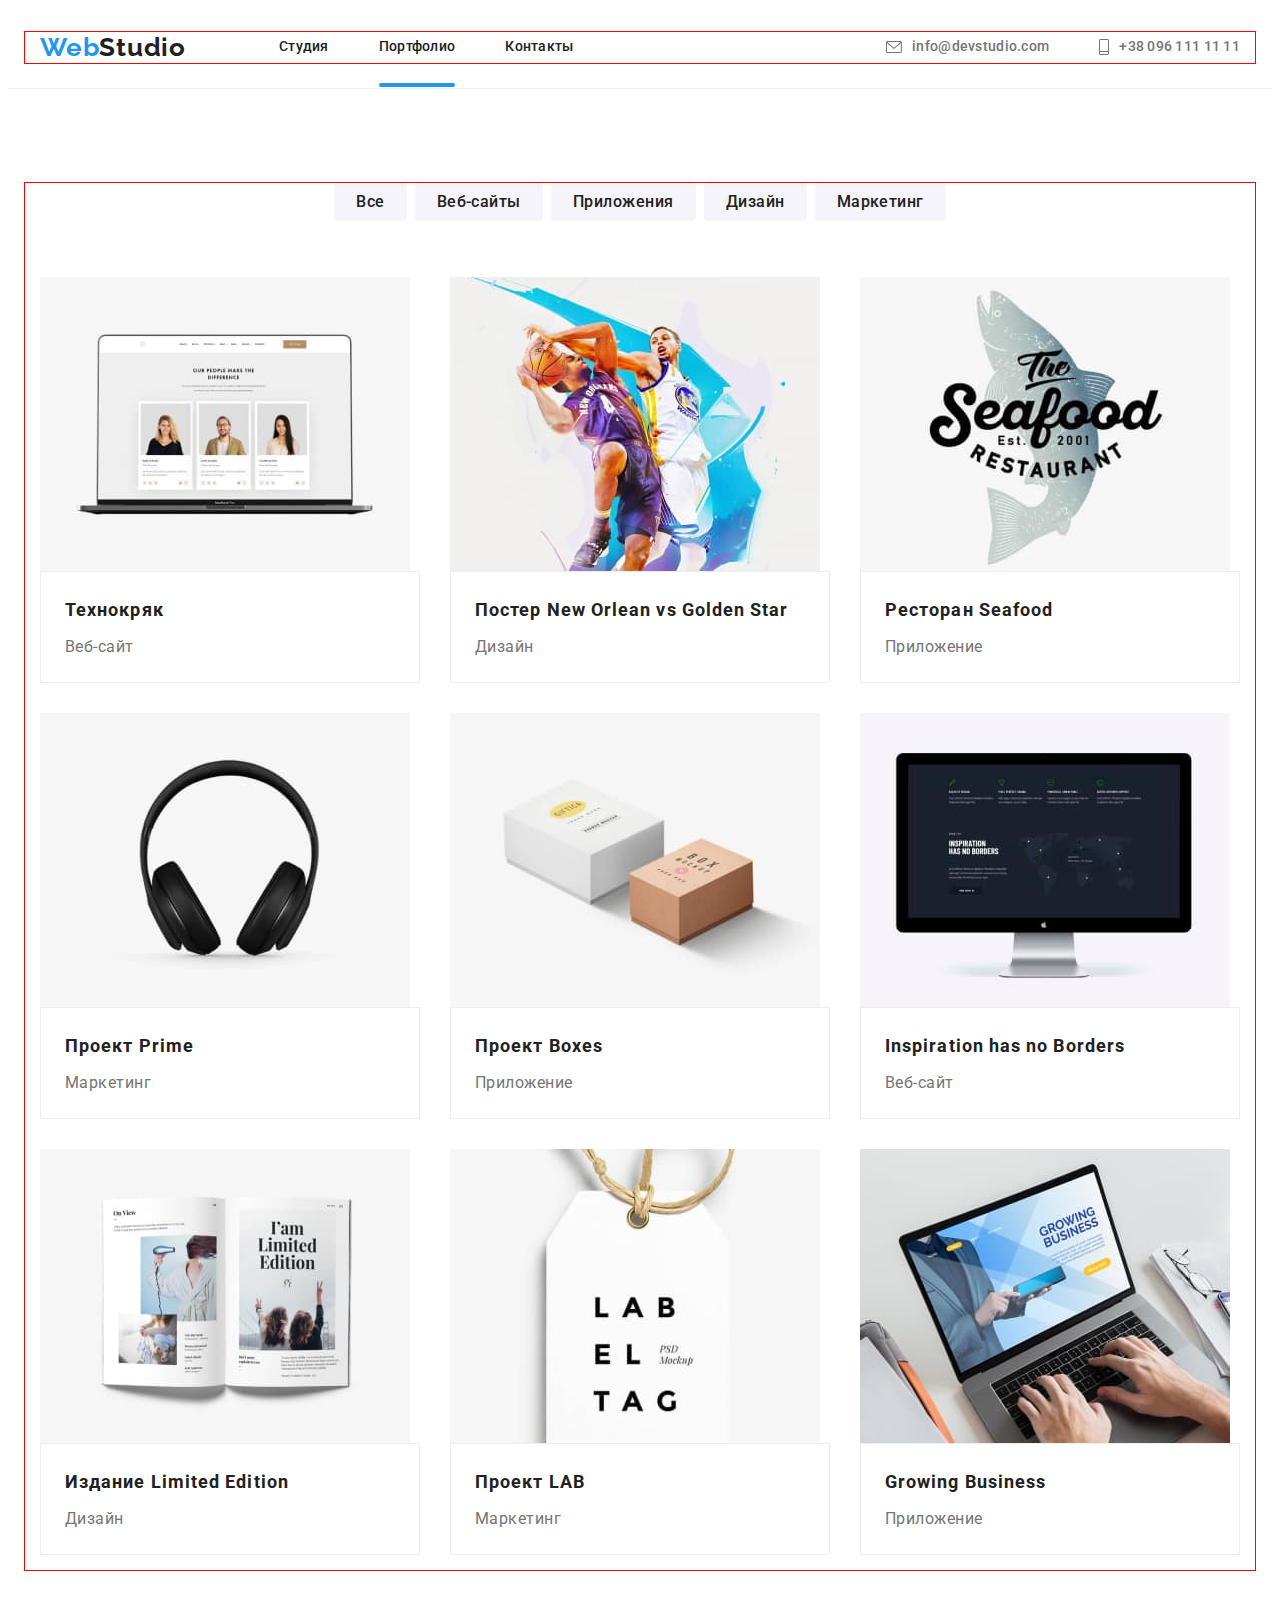
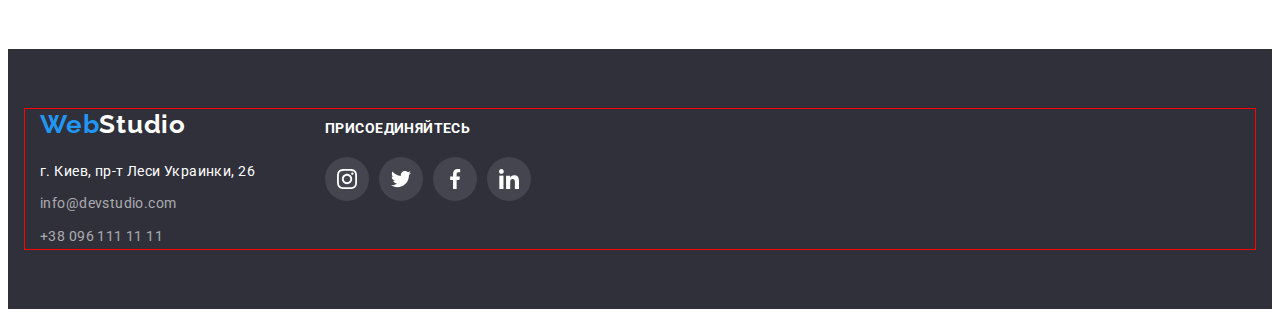
==== commit bb35aa8a: "yes" ====
--- a/portfolio.html
+++ b/portfolio.html
@@ -33,7 +33,9 @@
               <a class="link header-link" href="./index.html">Студия</a>
             </li>
             <li class="header-item">
-              <a class="link header-link" href="./portfolio.html">Портфолио</a>
+              <a class="link header-link active" href="./portfolio.html"
+                >Портфолио</a
+              >
             </li>
             <li class="header-item">
               <a class="link header-link" href="#">Контакты</a>
--- a/css/styles.css
+++ b/css/styles.css
@@ -118,14 +118,7 @@
   letter-spacing: 0.02em;
   color: #212121;
 }
-.header-menu::after {
-  content: "";
-  height: 4px;
-  width: 48px;
-  background: #2196f3;
-  border-radius: 2px;
-  margin-top: 28px;
-}
+
 .header-link {
   font-weight: 500;
   font-size: 14px;
@@ -135,6 +128,18 @@
   height: 16px;
   transition: transform 250ms linear;
   animation-timing-function: cubic-bezier(0.4, 0, 0.2, 1);
+  position: relative;
+}
+.header-link.active::after {
+  content: "";
+  height: 4px;
+  width: 100%;
+  background: #2196f3;
+  border-radius: 2px;
+  position: absolute;
+  display: block;
+  left: 0;
+  bottom: -33px;
 }
 
 .header-mail:hover,
